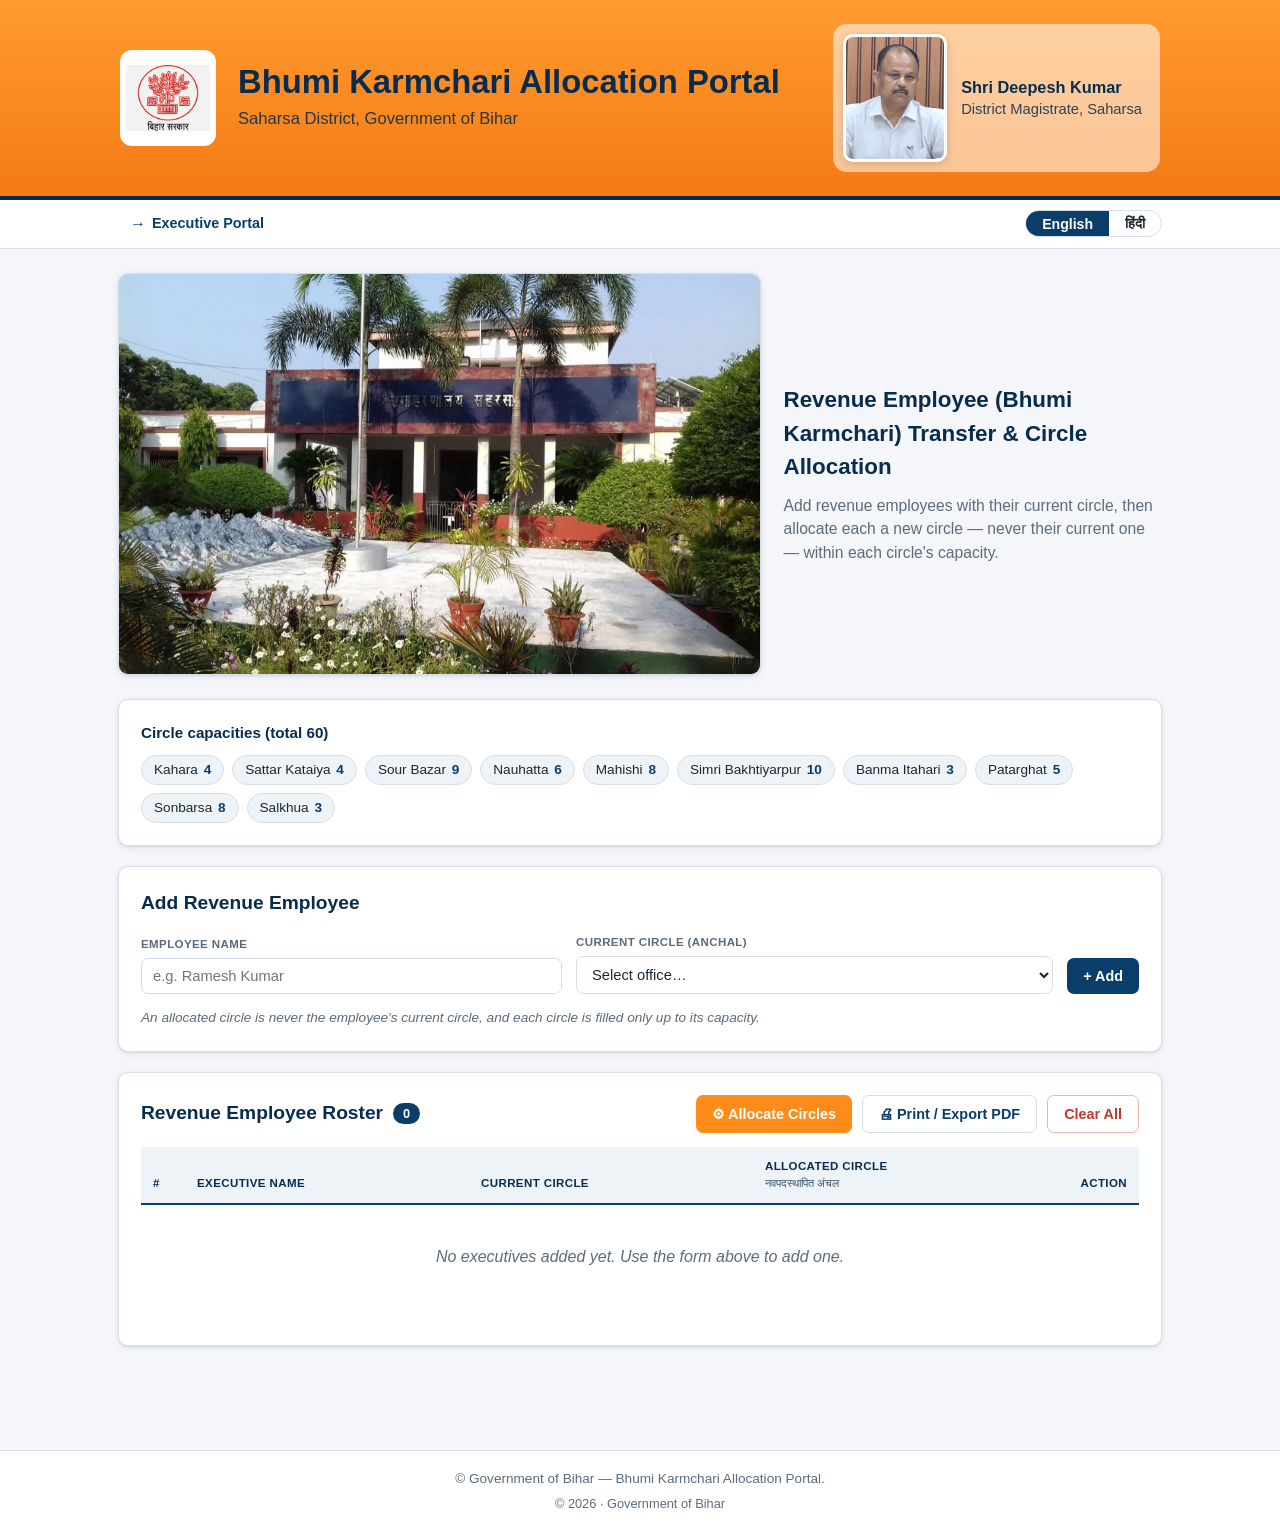
==== bhumi-karmchari.html @ b77d7e33 "Add Bhumi Karmchari (revenue employee) allocation portal as a sibling page - New bhumi-karmchari.htm" ====
<!DOCTYPE html>
<html lang="en">
<head>
  <meta charset="UTF-8" />
  <meta name="viewport" content="width=device-width, initial-scale=1.0" />
  <title data-i18n="bk_page_title">Bhumi Karmchari Allocation Portal</title>
  <meta name="description" content="Bhumi Karmchari (Revenue Employee) Allocation Portal — Saharsa District, Government of Bihar." />
  <link rel="icon" href="assets/bihar-emblem.png" />
  <link rel="stylesheet" href="css/style.css" />
  <!-- Page-specific styles kept here so the shared css/style.css is untouched. -->
  <style>
    .util-link {
      text-decoration: none; color: var(--navy); font-size: 0.9rem; font-weight: 600;
      padding: 5px 12px; border-radius: 6px; display: inline-flex; align-items: center; gap: 6px;
    }
    .util-link::before { content: "→"; font-size: 1rem; line-height: 1; }
    .util-link:hover { background: var(--bg); }

    .add-form-bk { grid-template-columns: 1.5fr 1.7fr auto; }
    @media (max-width: 620px) { .add-form-bk { grid-template-columns: 1fr; } }

    .cap-title { font-weight: 700; color: var(--navy-dark); margin-bottom: 10px; font-size: 0.95rem; }
    .cap-list { display: flex; flex-wrap: wrap; gap: 8px; }
    .cap-chip {
      background: #eef3f8; border: 1px solid var(--border); border-radius: 20px;
      padding: 4px 12px; font-size: 0.85rem; color: var(--text);
    }
    .cap-chip b { color: var(--navy); margin-left: 2px; }

    .unplaced-box { margin-top: 14px; }
    .unplaced-title { font-weight: 700; color: var(--warn); margin-bottom: 8px; font-size: 0.9rem; }
    .unplaced-list { display: flex; flex-wrap: wrap; gap: 8px; }
    .unplaced-list span {
      background: var(--warn-bg); border: 1px solid #e8d68a; border-radius: 6px;
      padding: 4px 10px; font-size: 0.85rem; color: var(--text);
    }
    .unplaced-list em { color: var(--muted); font-style: normal; }
    @media print { .unplaced-box, .util-link { display: none !important; } }
  </style>
</head>
<body data-lang="en">
  <!-- ===================== PRINT-ONLY OFFICIAL HEADER ===================== -->
  <div class="print-gov" aria-hidden="true">
    <img class="print-gov-emblem" src="assets/bihar-emblem.png" alt="" />
    <div class="print-gov-title" data-i18n="gov_title">बिहार सरकार</div>
    <div class="print-gov-sub" data-i18n="gov_sub">Government of Bihar</div>
  </div>

  <!-- ===================== SAFFRON LANDING HEADER ===================== -->
  <section class="landing-header">
    <div class="landing-header-inner">
      <a href="bhumi-karmchari.html" class="banner-brand" aria-label="Home">
        <img class="landing-header-emblem" src="assets/bihar-emblem.png" alt="Government of Bihar / बिहार सरकार" />
        <div class="landing-titles">
          <h1 data-i18n="bk_app_title">Bhumi Karmchari Allocation Portal</h1>
          <p data-i18n="app_subtitle">Saharsa District, Government of Bihar</p>
        </div>
      </a>

      <div class="landing-dm">
        <div class="landing-dm-photo">
          <img src="assets/dm-saharsa.jpg" alt="District Magistrate, Saharsa" onerror="this.style.display='none'" />
        </div>
        <div class="landing-dm-caption">
          <strong data-i18n="dm_name">Shri Deepesh Kumar</strong>
          <span data-i18n="dm_role">District Magistrate, Saharsa</span>
        </div>
      </div>
    </div>
  </section>

  <!-- ===================== UTILITY BAR (NAV + LANGUAGE) ===================== -->
  <div class="util-bar">
    <div class="util-bar-inner">
      <a class="util-link" href="index.html" data-i18n="nav_exec">Executive Portal</a>
      <div class="util-bar-spacer"></div>
      <div class="lang-toggle" role="group" aria-label="Language / भाषा">
        <button type="button" data-lang="en" aria-pressed="true">English</button>
        <button type="button" data-lang="hi" aria-pressed="false">हिंदी</button>
      </div>
    </div>
  </div>

  <main id="main">
    <!-- ===================== HERO ===================== -->
    <section class="landing-body" aria-label="Overview">
      <div class="landing-photo" data-label-key="hero_label" data-label="Saharsa Administration">
        <img src="assets/saharsa-administration.jpeg" alt="Saharsa Administration" onerror="this.style.display='none'" />
      </div>
      <div class="hero-text">
        <h2 data-i18n="bk_hero_title">Revenue Employee (Bhumi Karmchari) Transfer &amp; Circle Allocation</h2>
        <p data-i18n="bk_hero_lead">Add revenue employees with their current circle, then allocate each a new circle — never their current one — within each circle's capacity.</p>
      </div>
    </section>

    <!-- ===================== CAPACITIES ===================== -->
    <section class="card no-print" id="capBox"></section>

    <!-- ===================== ADD EMPLOYEE ===================== -->
    <section class="card no-print">
      <h2 class="card-title" data-i18n="bk_add_title">Add Revenue Employee</h2>
      <form id="addForm" class="add-form add-form-bk" autocomplete="off">
        <div class="field">
          <label for="empName" data-i18n="bk_f_name">Employee Name</label>
          <input type="text" id="empName" data-i18n-placeholder="f_name_ph" placeholder="e.g. Ramesh Kumar" required />
        </div>
        <div class="field">
          <label for="currentBlock" data-i18n="bk_f_current">Current Circle (Anchal)</label>
          <select id="currentBlock" required></select>
        </div>
        <div class="field field-action">
          <button type="submit" class="btn btn-primary" data-i18n="btn_add">+ Add</button>
        </div>
      </form>
      <p class="hint" data-i18n="bk_add_hint">An allocated circle is never the employee's current circle, and each circle is filled only up to its capacity.</p>
    </section>

    <!-- ===================== ROSTER + RESULTS ===================== -->
    <section class="card" id="rosterCard">
      <div class="card-header">
        <h2 class="card-title"><span data-i18n="bk_roster_title">Revenue Employee Roster</span> <span class="count-badge" id="countBadge">0</span></h2>
        <div class="toolbar no-print">
          <button type="button" class="btn btn-accent" id="allocateBtn" data-i18n="bk_btn_allocate">⚙ Allocate Circles</button>
          <button type="button" class="btn btn-ghost" id="printBtn" data-i18n="btn_print">🖨 Print / Export PDF</button>
          <button type="button" class="btn btn-ghost" id="loadSeedBtn" data-i18n="btn_load">↻ Load Saharsa Sheet</button>
          <button type="button" class="btn btn-ghost btn-danger" id="clearBtn" data-i18n="btn_clear">Clear All</button>
        </div>
      </div>

      <div class="print-meta" id="printMeta"></div>

      <div class="table-wrap">
        <table class="data-table" id="execTable">
          <thead>
            <tr>
              <th class="col-num" data-i18n="th_num">#</th>
              <th data-i18n="th_name">Employee Name</th>
              <th data-i18n="bk_th_current">Current Circle</th>
              <th class="col-alloc"><span data-i18n="bk_th_alloc">Allocated Circle</span><br /><span class="th-sub" data-i18n="bk_th_alloc_hi">नवपदस्थापित अंचल</span></th>
              <th class="col-action no-print" data-i18n="th_action">Action</th>
            </tr>
          </thead>
          <tbody id="execTableBody"></tbody>
        </table>
        <div class="empty-state" id="emptyState" data-i18n="empty_state">No employees added yet. Use the form above to add one.</div>
      </div>

      <p class="alloc-note no-print" id="allocNote"></p>
      <div class="unplaced-box no-print" id="unplacedBox"></div>
    </section>
  </main>

  <footer class="site-footer no-print">
    <div class="footer-inner">
      <div>© Government of Bihar — Bhumi Karmchari Allocation Portal.</div>
      <div class="inline-note">© <span id="footer-year"></span> · Government of Bihar</div>
    </div>
  </footer>

  <script src="js/bhumi.js"></script>
  <script src="js/i18n.js"></script>
  <script src="js/bhumi-app.js"></script>
</body>
</html>
---- css/style.css ----
/* ===== Executive Assistant Allocation Portal — Government of Bihar =====
   Palette and landing layout adapted from the Saharsa Teacher Allocation Portal. */
:root {
  --navy: #0b3d6b;
  --navy-dark: #082c4d;
  --saffron: #ff8c1a;
  --green: #138808;
  --bg: #f4f6f9;
  --card: #ffffff;
  --border: #d8dee6;
  --text: #1b2733;
  --muted: #5b6b7b;
  --danger: #c0392b;
  --danger-bg: #fdecea;
  --ok: #1e7e34;
  --ok-bg: #e7f5ea;
  --warn: #8a6d00;
  --warn-bg: #fff6da;
  --radius: 10px;
  --shadow: 0 1px 3px rgba(11, 61, 107, 0.12), 0 2px 8px rgba(11, 61, 107, 0.06);
  --maxw: 1080px;
}

* { box-sizing: border-box; }

body {
  margin: 0;
  font-family: "Segoe UI", Roboto, "Helvetica Neue", Arial, sans-serif;
  background: var(--bg);
  color: var(--text);
  line-height: 1.5;
}

/* ===================== SAFFRON LANDING HEADER ===================== */
.landing-header {
  background: linear-gradient(180deg, #ff9b30 0%, #f47a14 100%);
  color: var(--navy-dark);
  border-bottom: 4px solid var(--navy-dark);
}
.landing-header-inner {
  max-width: var(--maxw);
  margin: 0 auto;
  padding: 24px 20px;
  display: grid;
  grid-template-columns: 1fr auto;
  align-items: center;
  gap: 22px;
}
.banner-brand {
  display: flex; align-items: center; gap: 22px;
  text-decoration: none; color: inherit; min-width: 0;
  border-radius: 10px;
}
.banner-brand:hover { opacity: 0.92; }
.landing-header-emblem {
  width: 96px; height: 96px; object-fit: contain;
  background: #fff; border-radius: 12px; padding: 6px;
  flex: 0 0 auto;
}
.landing-titles { min-width: 0; }
.landing-titles h1 {
  margin: 0;
  font-size: 2.05rem;
  color: var(--navy-dark);
  line-height: 1.12;
  font-weight: 700;
}
.landing-titles p { margin: 6px 0 0; color: var(--navy-dark); opacity: 0.88; font-size: 1.04rem; }
.scheme-line { font-weight: 700 !important; opacity: 1 !important; }

.landing-dm {
  display: flex; align-items: center; gap: 14px;
  background: rgba(255,255,255,0.55);
  padding: 10px 18px 10px 10px; border-radius: 14px;
  flex: 0 0 auto;
}
.landing-dm-photo {
  position: relative;
  width: 104px; height: 128px;
  border-radius: 10px;
  background: rgba(255,255,255,0.9);
  overflow: hidden;
  border: 3px solid #fff;
  box-shadow: 0 2px 8px rgba(0,0,0,0.15);
  flex: 0 0 auto;
}
.landing-dm-photo::before {
  content: "DM"; position: absolute; inset: 0;
  display: grid; place-items: center;
  font-weight: 800; color: var(--navy); font-size: 1.1rem; letter-spacing: 0.05em;
}
.landing-dm-photo img {
  position: relative; width: 100%; height: 100%;
  object-fit: cover; display: block;
}
.landing-dm-caption {
  display: flex; flex-direction: column;
  line-height: 1.3; font-size: 0.92rem;
  color: var(--navy-dark); min-width: 180px;
}
.landing-dm-caption strong { font-weight: 700; font-size: 1.02rem; margin-bottom: 2px; }
.landing-dm-caption span { opacity: 0.85; }

@media (max-width: 760px) {
  .landing-header-inner { grid-template-columns: 1fr; }
}
@media (max-width: 620px) {
  .landing-titles h1 { font-size: 1.4rem; }
  .banner-brand { gap: 14px; }
  .landing-header-emblem { width: 70px; height: 70px; }
}

/* ===================== UTILITY BAR + LANGUAGE TOGGLE ===================== */
.util-bar { background: #fff; border-bottom: 1px solid var(--border); }
.util-bar-inner {
  max-width: var(--maxw); margin: 0 auto;
  padding: 8px 18px; display: flex; align-items: center; gap: 12px;
}
.util-bar-spacer { flex: 1 1 auto; }
.lang-toggle {
  display: inline-flex;
  border: 1px solid var(--border);
  border-radius: 999px;
  overflow: hidden;
}
.lang-toggle button {
  background: transparent; color: var(--text);
  border: none; padding: 4px 16px; cursor: pointer;
  font-size: 0.88rem; font-weight: 600;
}
.lang-toggle button[aria-pressed="true"] { background: var(--navy); color: #fff; }

/* ===================== LAYOUT ===================== */
main {
  max-width: var(--maxw);
  margin: 24px auto;
  padding: 0 18px 60px;
}

/* ===================== HERO ===================== */
.landing-body {
  display: grid;
  grid-template-columns: 1.7fr 1fr;
  gap: 22px;
  margin-bottom: 24px;
}
@media (max-width: 760px) {
  .landing-body { grid-template-columns: 1fr; }
}
.landing-photo {
  position: relative;
  background: #e9eef4;
  border-radius: var(--radius);
  overflow: hidden;
  border: 1px solid var(--border);
  box-shadow: var(--shadow);
  aspect-ratio: 16 / 10;
  min-height: 260px;
}
.landing-photo::before {
  content: attr(data-label);
  position: absolute; inset: 0;
  display: grid; place-items: center;
  color: var(--muted); font-size: 1rem; padding: 20px; text-align: center;
}
.landing-photo img {
  position: relative; width: 100%; height: 100%;
  object-fit: cover; display: block;
}
.hero-text { display: flex; flex-direction: column; justify-content: center; }
.hero-text h2 { margin: 0 0 10px; font-size: 1.4rem; color: var(--navy-dark); }
.hero-text p { margin: 0; color: var(--muted); font-size: 0.98rem; }

/* ===================== CARDS ===================== */
.card {
  background: var(--card);
  border: 1px solid var(--border);
  border-radius: var(--radius);
  box-shadow: var(--shadow);
  padding: 22px;
  margin-bottom: 20px;
}
.card-title {
  margin: 0 0 16px;
  font-size: 1.2rem;
  color: var(--navy-dark);
  display: flex; align-items: center; gap: 10px;
}
.card-header {
  display: flex; align-items: center; justify-content: space-between;
  flex-wrap: wrap; gap: 12px; margin-bottom: 8px;
}
.card-header .card-title { margin: 0; }
.count-badge {
  background: var(--navy); color: #fff;
  font-size: 0.8rem; font-weight: 700;
  border-radius: 20px; padding: 1px 10px; min-width: 22px; text-align: center;
}

/* ===================== ADD FORM ===================== */
.add-form {
  display: grid;
  grid-template-columns: 1.3fr 1.4fr 1.4fr auto;
  gap: 14px; align-items: end;
}
.field { display: flex; flex-direction: column; gap: 5px; min-width: 0; }
.field label {
  font-size: 0.72rem; font-weight: 700; color: var(--muted);
  text-transform: uppercase; letter-spacing: 0.4px;
}
.field input, .field select {
  width: 100%; max-width: 100%; min-width: 0;
  padding: 9px 11px; border: 1px solid var(--border);
  border-radius: 7px; font-size: 0.92rem; background: #fff; color: var(--text);
  text-overflow: ellipsis;
}
.field input:focus, .field select:focus {
  outline: none; border-color: var(--navy);
  box-shadow: 0 0 0 3px rgba(11, 61, 107, 0.12);
}
.hint { margin: 14px 0 0; font-size: 0.85rem; color: var(--muted); font-style: italic; }

/* ===================== BUTTONS ===================== */
.btn {
  border: none; border-radius: 7px; padding: 10px 16px;
  font-size: 0.9rem; font-weight: 600; cursor: pointer;
  transition: filter 0.15s, transform 0.05s, background 0.15s;
}
.btn:active { transform: translateY(1px); }
.btn-primary { background: var(--navy); color: #fff; width: 100%; }
.btn-primary:hover { background: var(--navy-dark); }
.btn-accent { background: var(--saffron); color: #fff; }
.btn-accent:hover { filter: brightness(1.06); }
.btn-ghost { background: #fff; color: var(--navy); border: 1px solid var(--border); }
.btn-ghost:hover { background: var(--bg); }
.btn-danger { color: var(--danger); border-color: #f0b6ae; }
.btn-danger:hover { background: var(--danger-bg); }
.toolbar { display: flex; gap: 10px; flex-wrap: wrap; }

/* ===================== TABLE ===================== */
.table-wrap { position: relative; overflow-x: auto; }
.data-table { width: 100%; border-collapse: collapse; font-size: 0.92rem; margin-top: 6px; }
.data-table th {
  background: #eef3f8; color: var(--navy-dark);
  text-align: left; padding: 11px 12px;
  font-size: 0.72rem; text-transform: uppercase; letter-spacing: 0.4px;
  border-bottom: 2px solid var(--navy);
  vertical-align: bottom;
}
.th-sub { font-weight: 500; text-transform: none; letter-spacing: 0; font-size: 0.66rem; opacity: 0.8; }
.data-table td { padding: 11px 12px; border-bottom: 1px solid var(--border); }
.data-table tbody tr:hover { background: #fafbfc; }
.col-num { width: 44px; color: var(--muted); }
.col-action { width: 64px; text-align: center; }
.deputed-note { display: block; font-size: 0.7rem; color: var(--saffron); font-style: italic; }
.alloc-pill {
  display: inline-block;
  background: rgba(19, 136, 8, 0.1);
  color: var(--ok);
  border: 1px solid rgba(19, 136, 8, 0.25);
  padding: 3px 10px; border-radius: 20px; font-weight: 600;
}
.alloc-empty { color: var(--muted); }
.btn-remove {
  background: var(--danger-bg); color: var(--danger);
  border: 1px solid #f0b6ae; border-radius: 6px;
  width: 28px; height: 28px; cursor: pointer; font-size: 0.82rem;
}
.btn-remove:hover { background: #fbd6cf; }
.empty-state { padding: 40px 16px; text-align: center; color: var(--muted); font-style: italic; }

.alloc-note { margin: 14px 0 0; font-size: 0.92rem; font-weight: 600; }
.alloc-note.ok { color: var(--ok); }
.alloc-note.warn { color: var(--warn); }

/* ===================== FOOTER ===================== */
.site-footer { border-top: 1px solid var(--border); background: #fff; color: var(--muted); font-size: 0.85rem; }
.footer-inner { max-width: var(--maxw); margin: 0 auto; padding: 18px; text-align: center; }
.inline-note { font-size: 0.8rem; color: var(--muted); margin-top: 4px; }

/* ===================== RESPONSIVE ===================== */
@media (max-width: 820px) {
  .add-form { grid-template-columns: 1fr 1fr; }
  .field-action { grid-column: 1 / -1; }
}
@media (max-width: 520px) { .add-form { grid-template-columns: 1fr; } }

/* ===================== PRINT-ONLY ELEMENTS (hidden on screen) ===================== */
.print-meta { display: none; }
.print-gov { display: none; }

/* ===================== PRINT / PDF ===================== */
@media print {
  @page { margin: 12mm; }
  body { background: #fff; }
  .no-print { display: none !important; }
  main { margin: 0; max-width: 100%; padding: 0; }
  /* Drop all on-screen chrome: saffron banner, DM photo, language bar, hero. */
  .landing-header, .util-bar, .landing-body, .site-footer { display: none !important; }

  /* Centered "Government of Bihar" masthead, like an official announcement. */
  .print-gov {
    display: block;
    text-align: center;
    margin: 0 0 6px;
  }
  .print-gov-emblem { width: 64px; height: 64px; object-fit: contain; display: block; margin: 0 auto 4px; }
  .print-gov-title { font-size: 1.3rem; font-weight: 800; color: #000; letter-spacing: 0.02em; }
  .print-gov-sub { font-size: 0.92rem; color: #000; margin-top: 1px; }

  .card { border: none; box-shadow: none; padding: 0; margin: 0; }
  .card-title, .count-badge { display: none !important; }
  .print-meta {
    display: block; margin: 12px 0 12px;
    border-top: 1.5px solid #000; border-bottom: 1.5px solid #000;
    padding: 10px 0; text-align: center;
  }
  .pm-title { font-weight: 700; font-size: 0.98rem; color: var(--navy-dark); }
  .pm-row {
    display: flex; justify-content: space-between; gap: 12px;
    font-size: 0.82rem; color: var(--text); margin-top: 4px;
  }
  .data-table { font-size: 0.78rem; }
  .data-table th, .alloc-pill {
    -webkit-print-color-adjust: exact; print-color-adjust: exact;
  }
}
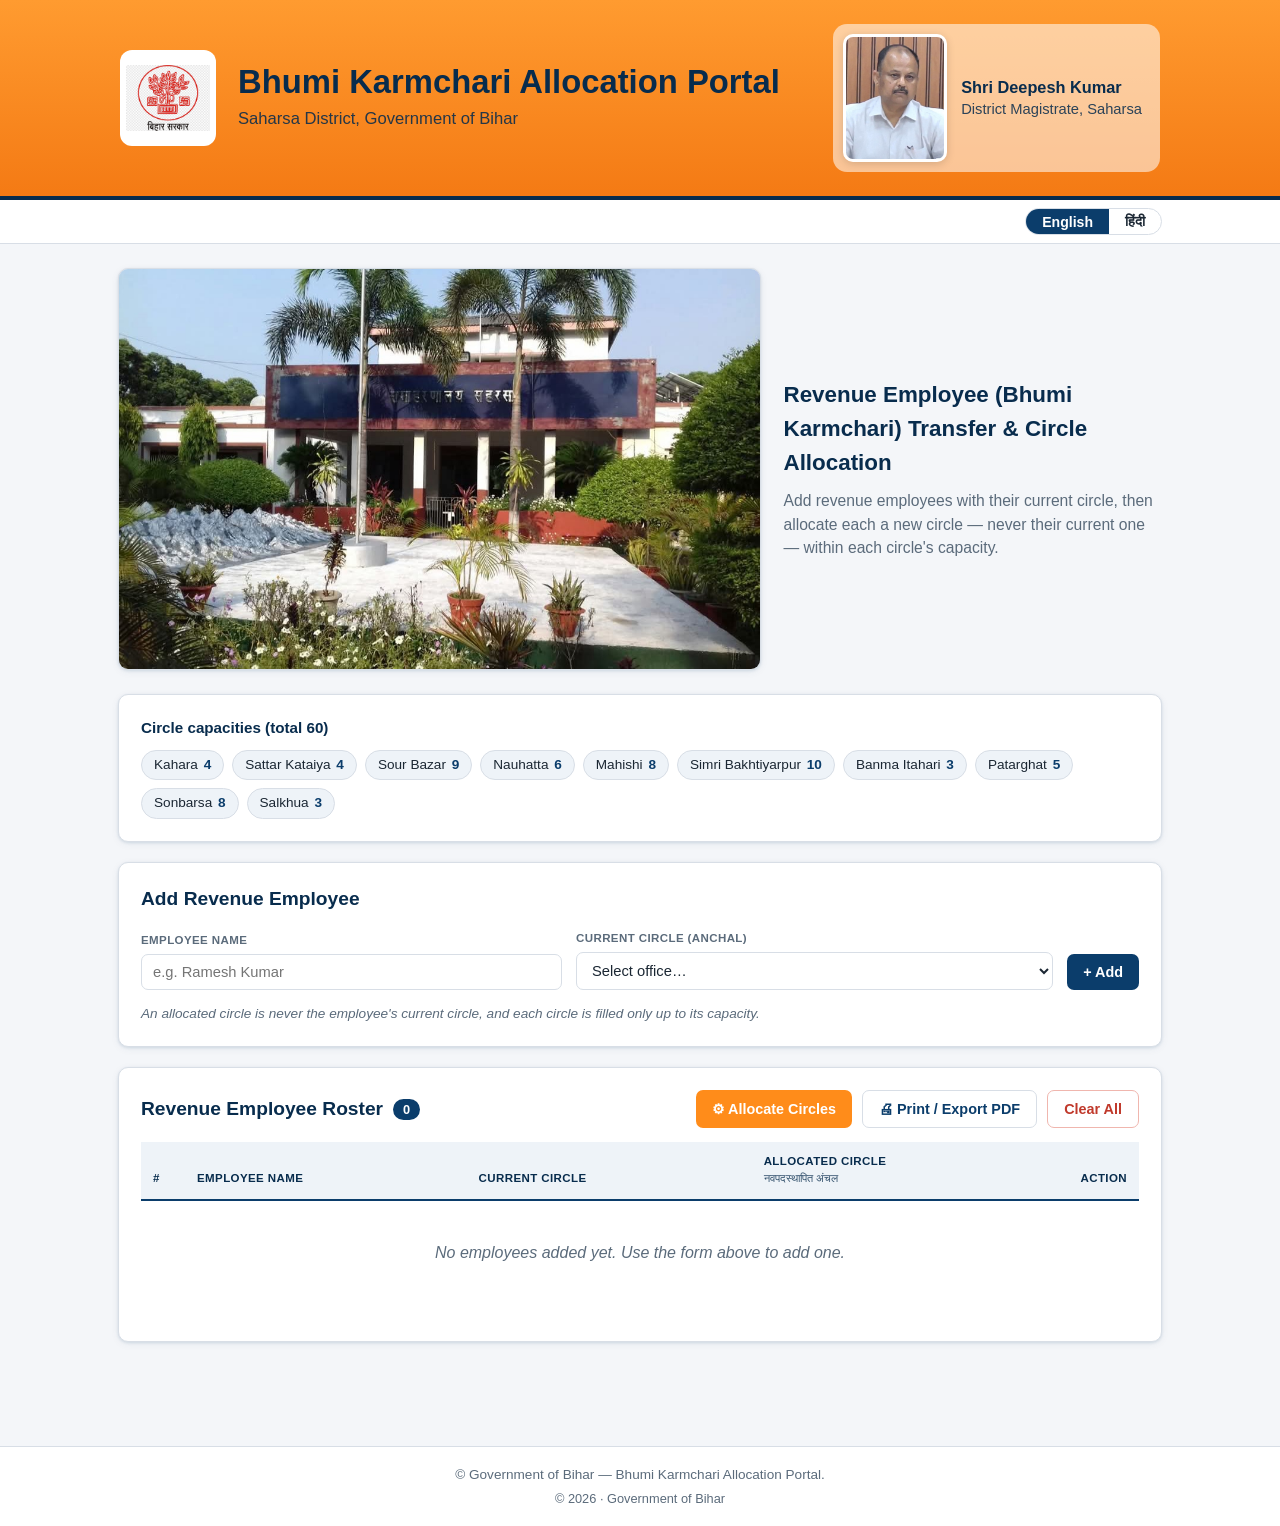
==== commit 259862c0: "Bhumi portal: use employee-specific labels, remove Executive Portal back-link Generated with Claude " ====
--- a/bhumi-karmchari.html
+++ b/bhumi-karmchari.html
@@ -72,7 +72,6 @@
   <!-- ===================== UTILITY BAR (NAV + LANGUAGE) ===================== -->
   <div class="util-bar">
     <div class="util-bar-inner">
-      <a class="util-link" href="index.html" data-i18n="nav_exec">Executive Portal</a>
       <div class="util-bar-spacer"></div>
       <div class="lang-toggle" role="group" aria-label="Language / भाषा">
         <button type="button" data-lang="en" aria-pressed="true">English</button>
@@ -134,7 +133,7 @@
           <thead>
             <tr>
               <th class="col-num" data-i18n="th_num">#</th>
-              <th data-i18n="th_name">Employee Name</th>
+              <th data-i18n="bk_th_name">Employee Name</th>
               <th data-i18n="bk_th_current">Current Circle</th>
               <th class="col-alloc"><span data-i18n="bk_th_alloc">Allocated Circle</span><br /><span class="th-sub" data-i18n="bk_th_alloc_hi">नवपदस्थापित अंचल</span></th>
               <th class="col-action no-print" data-i18n="th_action">Action</th>
@@ -142,7 +141,7 @@
           </thead>
           <tbody id="execTableBody"></tbody>
         </table>
-        <div class="empty-state" id="emptyState" data-i18n="empty_state">No employees added yet. Use the form above to add one.</div>
+        <div class="empty-state" id="emptyState" data-i18n="bk_empty_state">No employees added yet. Use the form above to add one.</div>
       </div>
 
       <p class="alloc-note no-print" id="allocNote"></p>
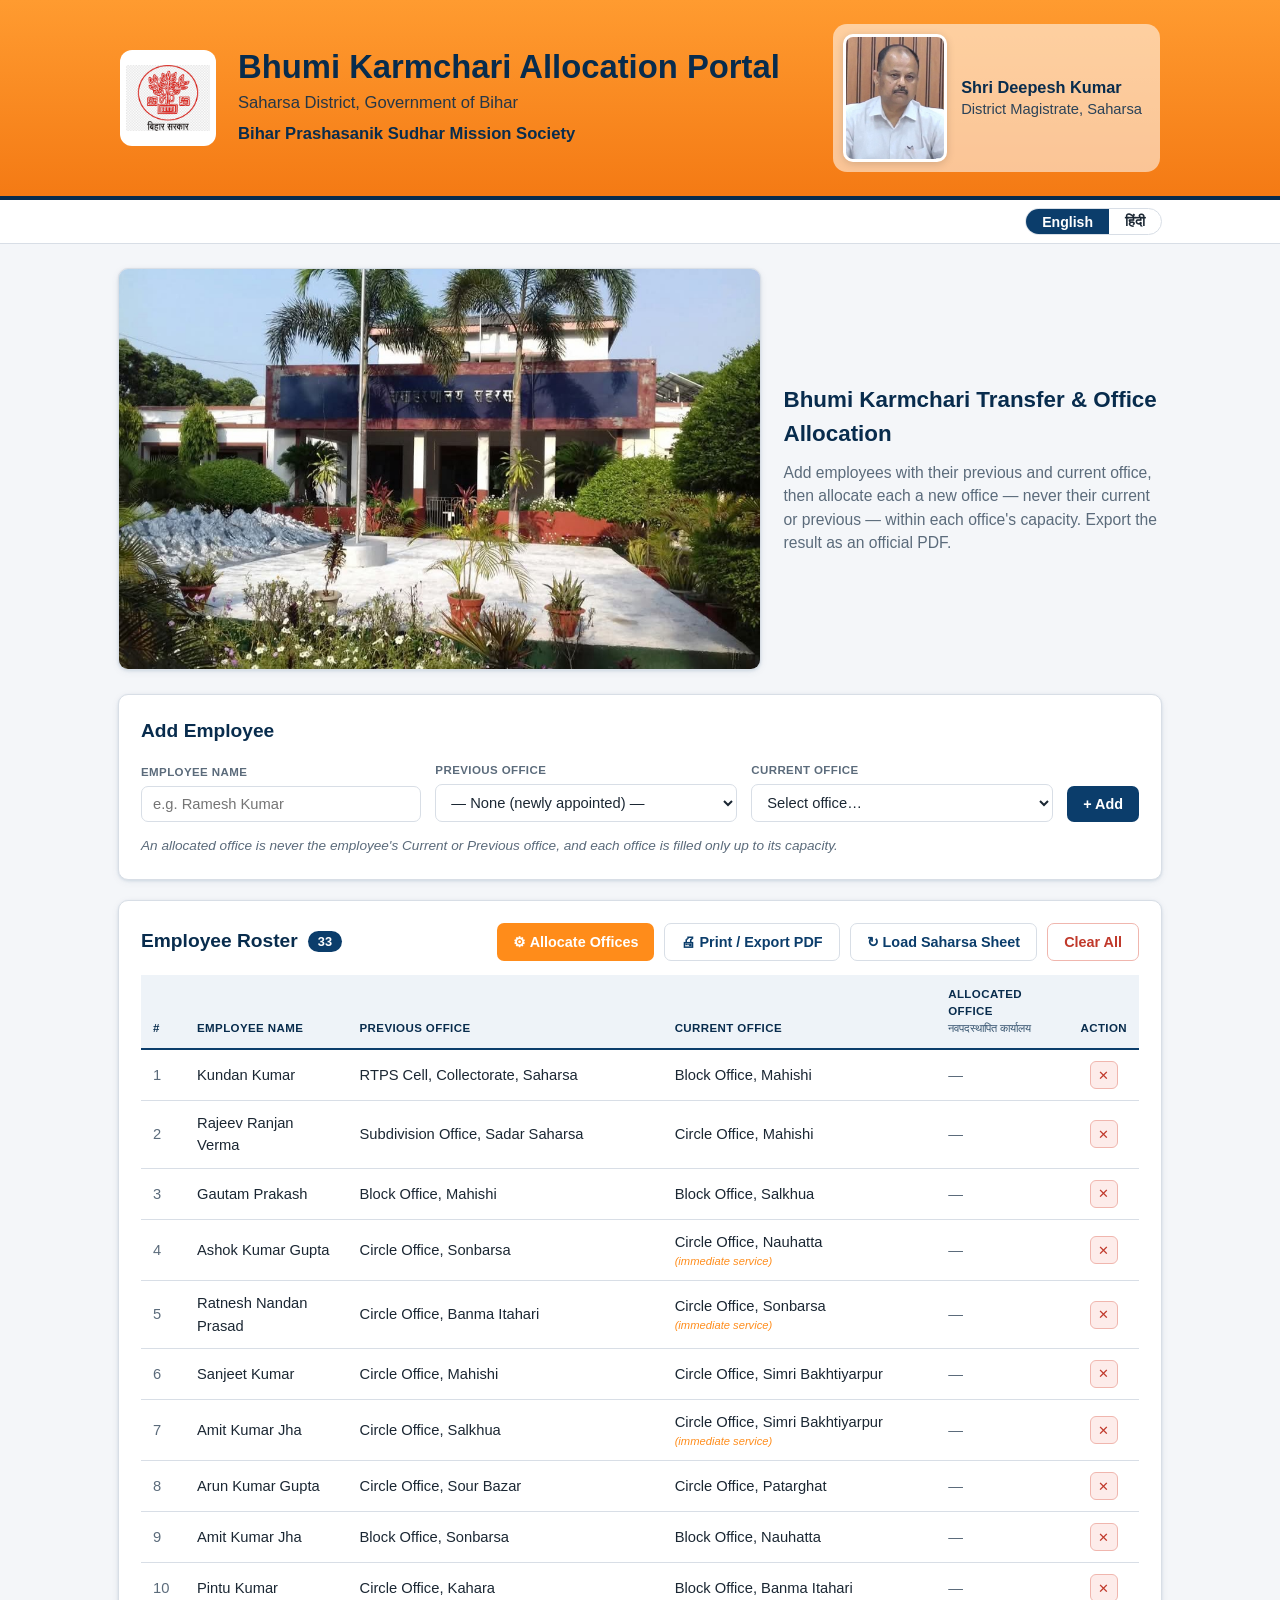
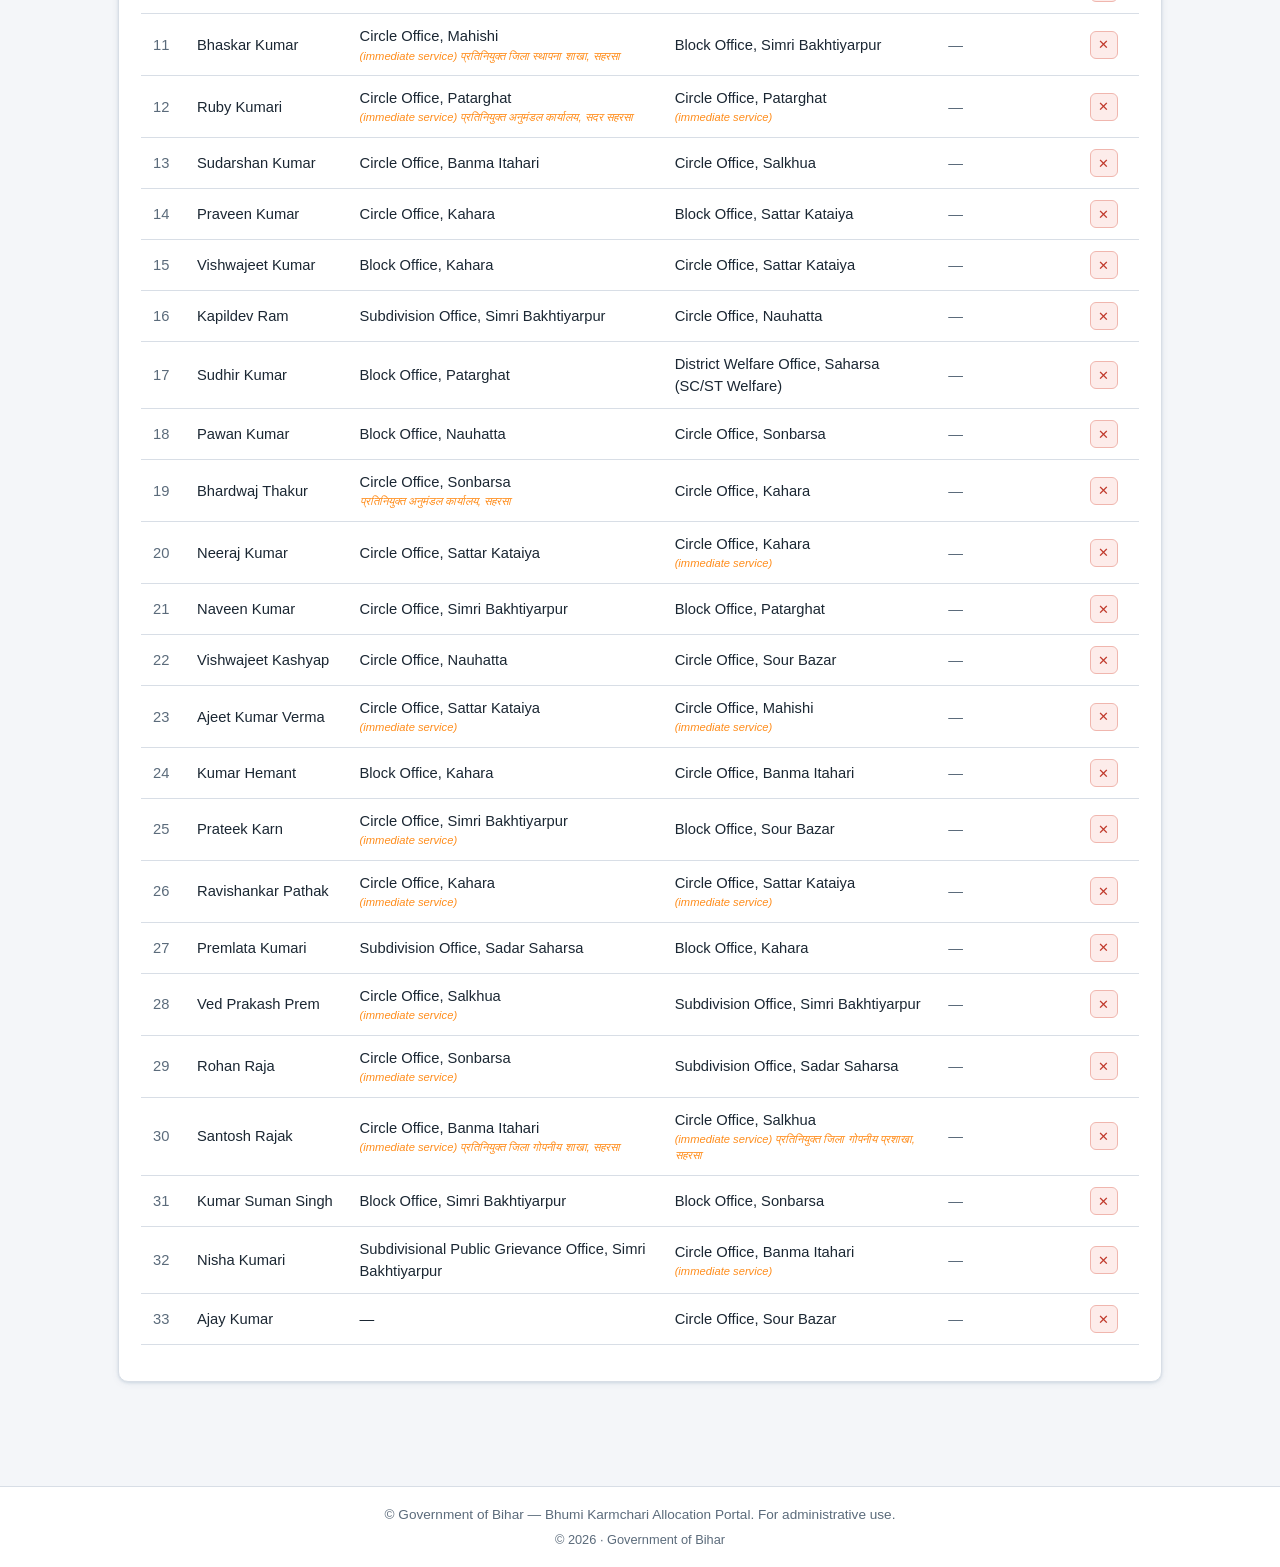
==== commit debb33c1: "Split portals: Executive = original 15 (block model), Bhumi = 33 (office model) - Revert Executive (" ====
--- a/bhumi-karmchari.html
+++ b/bhumi-karmchari.html
@@ -3,40 +3,10 @@
 <head>
   <meta charset="UTF-8" />
   <meta name="viewport" content="width=device-width, initial-scale=1.0" />
-  <title data-i18n="bk_page_title">Bhumi Karmchari Allocation Portal</title>
-  <meta name="description" content="Bhumi Karmchari (Revenue Employee) Allocation Portal — Saharsa District, Government of Bihar." />
+  <title data-i18n="page_title">Executive Assistant Allocation Portal</title>
+  <meta name="description" content="Executive Assistant Allocation Portal — Saharsa District, Government of Bihar." />
   <link rel="icon" href="assets/bihar-emblem.png" />
-  <link rel="stylesheet" href="css/style.css" />
-  <!-- Page-specific styles kept here so the shared css/style.css is untouched. -->
-  <style>
-    .util-link {
-      text-decoration: none; color: var(--navy); font-size: 0.9rem; font-weight: 600;
-      padding: 5px 12px; border-radius: 6px; display: inline-flex; align-items: center; gap: 6px;
-    }
-    .util-link::before { content: "→"; font-size: 1rem; line-height: 1; }
-    .util-link:hover { background: var(--bg); }
-
-    .add-form-bk { grid-template-columns: 1.5fr 1.7fr auto; }
-    @media (max-width: 620px) { .add-form-bk { grid-template-columns: 1fr; } }
-
-    .cap-title { font-weight: 700; color: var(--navy-dark); margin-bottom: 10px; font-size: 0.95rem; }
-    .cap-list { display: flex; flex-wrap: wrap; gap: 8px; }
-    .cap-chip {
-      background: #eef3f8; border: 1px solid var(--border); border-radius: 20px;
-      padding: 4px 12px; font-size: 0.85rem; color: var(--text);
-    }
-    .cap-chip b { color: var(--navy); margin-left: 2px; }
-
-    .unplaced-box { margin-top: 14px; }
-    .unplaced-title { font-weight: 700; color: var(--warn); margin-bottom: 8px; font-size: 0.9rem; }
-    .unplaced-list { display: flex; flex-wrap: wrap; gap: 8px; }
-    .unplaced-list span {
-      background: var(--warn-bg); border: 1px solid #e8d68a; border-radius: 6px;
-      padding: 4px 10px; font-size: 0.85rem; color: var(--text);
-    }
-    .unplaced-list em { color: var(--muted); font-style: normal; }
-    @media print { .unplaced-box, .util-link { display: none !important; } }
-  </style>
+  <link rel="stylesheet" href="css/bhumi.css" />
 </head>
 <body data-lang="en">
   <!-- ===================== PRINT-ONLY OFFICIAL HEADER ===================== -->
@@ -49,11 +19,12 @@
   <!-- ===================== SAFFRON LANDING HEADER ===================== -->
   <section class="landing-header">
     <div class="landing-header-inner">
-      <a href="bhumi-karmchari.html" class="banner-brand" aria-label="Home">
+      <a href="index.html" class="banner-brand" aria-label="Home">
         <img class="landing-header-emblem" src="assets/bihar-emblem.png" alt="Government of Bihar / बिहार सरकार" />
         <div class="landing-titles">
-          <h1 data-i18n="bk_app_title">Bhumi Karmchari Allocation Portal</h1>
+          <h1 data-i18n="app_title">Executive Assistant Allocation Portal</h1>
           <p data-i18n="app_subtitle">Saharsa District, Government of Bihar</p>
+          <p class="scheme-line" data-i18n="scheme">Pradhan Mantri Awaas Yojana – Gramin</p>
         </div>
       </a>
 
@@ -69,7 +40,7 @@
     </div>
   </section>
 
-  <!-- ===================== UTILITY BAR (NAV + LANGUAGE) ===================== -->
+  <!-- ===================== UTILITY BAR (LANGUAGE) ===================== -->
   <div class="util-bar">
     <div class="util-bar-inner">
       <div class="util-bar-spacer"></div>
@@ -87,45 +58,47 @@
         <img src="assets/saharsa-administration.jpeg" alt="Saharsa Administration" onerror="this.style.display='none'" />
       </div>
       <div class="hero-text">
-        <h2 data-i18n="bk_hero_title">Revenue Employee (Bhumi Karmchari) Transfer &amp; Circle Allocation</h2>
-        <p data-i18n="bk_hero_lead">Add revenue employees with their current circle, then allocate each a new circle — never their current one — within each circle's capacity.</p>
+        <h2 data-i18n="hero_title">Executive Assistant Transfer &amp; Block Allocation</h2>
+        <p data-i18n="hero_lead">Add executive assistants with their current, previous and home block, then allocate each a new block — never one of those three.</p>
       </div>
     </section>
 
-    <!-- ===================== CAPACITIES ===================== -->
-    <section class="card no-print" id="capBox"></section>
-
-    <!-- ===================== ADD EMPLOYEE ===================== -->
+    <!-- ===================== ADD EXECUTIVE ===================== -->
     <section class="card no-print">
-      <h2 class="card-title" data-i18n="bk_add_title">Add Revenue Employee</h2>
-      <form id="addForm" class="add-form add-form-bk" autocomplete="off">
+      <h2 class="card-title" data-i18n="add_title">Add Executive</h2>
+      <form id="addForm" class="add-form" autocomplete="off">
         <div class="field">
-          <label for="empName" data-i18n="bk_f_name">Employee Name</label>
-          <input type="text" id="empName" data-i18n-placeholder="f_name_ph" placeholder="e.g. Ramesh Kumar" required />
+          <label for="execName" data-i18n="f_name">Executive Name</label>
+          <input type="text" id="execName" data-i18n-placeholder="f_name_ph" placeholder="e.g. Ramesh Kumar" required />
         </div>
         <div class="field">
-          <label for="currentBlock" data-i18n="bk_f_current">Current Circle (Anchal)</label>
+          <label for="previousBlock" data-i18n="f_previous">Previous Office</label>
+          <select id="previousBlock"></select>
+        </div>
+        <div class="field">
+          <label for="currentBlock" data-i18n="f_current">Current Office</label>
           <select id="currentBlock" required></select>
         </div>
         <div class="field field-action">
           <button type="submit" class="btn btn-primary" data-i18n="btn_add">+ Add</button>
         </div>
       </form>
-      <p class="hint" data-i18n="bk_add_hint">An allocated circle is never the employee's current circle, and each circle is filled only up to its capacity.</p>
+      <p class="hint" data-i18n="add_hint">An allocated block will never be the executive's Current, Previous, or Home block.</p>
     </section>
 
     <!-- ===================== ROSTER + RESULTS ===================== -->
     <section class="card" id="rosterCard">
       <div class="card-header">
-        <h2 class="card-title"><span data-i18n="bk_roster_title">Revenue Employee Roster</span> <span class="count-badge" id="countBadge">0</span></h2>
+        <h2 class="card-title"><span data-i18n="roster_title">Executive Roster</span> <span class="count-badge" id="countBadge">0</span></h2>
         <div class="toolbar no-print">
-          <button type="button" class="btn btn-accent" id="allocateBtn" data-i18n="bk_btn_allocate">⚙ Allocate Circles</button>
+          <button type="button" class="btn btn-accent" id="allocateBtn" data-i18n="btn_allocate">⚙ Allocate Blocks</button>
           <button type="button" class="btn btn-ghost" id="printBtn" data-i18n="btn_print">🖨 Print / Export PDF</button>
           <button type="button" class="btn btn-ghost" id="loadSeedBtn" data-i18n="btn_load">↻ Load Saharsa Sheet</button>
           <button type="button" class="btn btn-ghost btn-danger" id="clearBtn" data-i18n="btn_clear">Clear All</button>
         </div>
       </div>
 
+      <!-- Print-only header block -->
       <div class="print-meta" id="printMeta"></div>
 
       <div class="table-wrap">
@@ -133,31 +106,31 @@
           <thead>
             <tr>
               <th class="col-num" data-i18n="th_num">#</th>
-              <th data-i18n="bk_th_name">Employee Name</th>
-              <th data-i18n="bk_th_current">Current Circle</th>
-              <th class="col-alloc"><span data-i18n="bk_th_alloc">Allocated Circle</span><br /><span class="th-sub" data-i18n="bk_th_alloc_hi">नवपदस्थापित अंचल</span></th>
+              <th data-i18n="th_name">Executive Name</th>
+              <th data-i18n="th_previous">Previous Office</th>
+              <th data-i18n="th_current">Current Office</th>
+              <th class="col-alloc"><span data-i18n="th_alloc">Allocated Office</span><br /><span class="th-sub" data-i18n="th_alloc_hi">नवपदस्थापित कार्यालय</span></th>
               <th class="col-action no-print" data-i18n="th_action">Action</th>
             </tr>
           </thead>
           <tbody id="execTableBody"></tbody>
         </table>
-        <div class="empty-state" id="emptyState" data-i18n="bk_empty_state">No employees added yet. Use the form above to add one.</div>
+        <div class="empty-state" id="emptyState" data-i18n="empty_state">No executives added yet. Use the form above to add one.</div>
       </div>
 
       <p class="alloc-note no-print" id="allocNote"></p>
-      <div class="unplaced-box no-print" id="unplacedBox"></div>
     </section>
   </main>
 
   <footer class="site-footer no-print">
     <div class="footer-inner">
-      <div>© Government of Bihar — Bhumi Karmchari Allocation Portal.</div>
+      <div data-i18n="footer_note">© Government of Bihar — Executive Assistant Allocation Portal.</div>
       <div class="inline-note">© <span id="footer-year"></span> · Government of Bihar</div>
     </div>
   </footer>
 
   <script src="js/bhumi.js"></script>
-  <script src="js/i18n.js"></script>
+  <script src="js/bhumi-i18n.js"></script>
   <script src="js/bhumi-app.js"></script>
 </body>
 </html>
--- a/css/bhumi.css
+++ b/css/bhumi.css
@@ -0,0 +1,327 @@
+/* ===== Executive Assistant Allocation Portal — Government of Bihar =====
+   Palette and landing layout adapted from the Saharsa Teacher Allocation Portal. */
+:root {
+  --navy: #0b3d6b;
+  --navy-dark: #082c4d;
+  --saffron: #ff8c1a;
+  --green: #138808;
+  --bg: #f4f6f9;
+  --card: #ffffff;
+  --border: #d8dee6;
+  --text: #1b2733;
+  --muted: #5b6b7b;
+  --danger: #c0392b;
+  --danger-bg: #fdecea;
+  --ok: #1e7e34;
+  --ok-bg: #e7f5ea;
+  --warn: #8a6d00;
+  --warn-bg: #fff6da;
+  --radius: 10px;
+  --shadow: 0 1px 3px rgba(11, 61, 107, 0.12), 0 2px 8px rgba(11, 61, 107, 0.06);
+  --maxw: 1080px;
+}
+
+* { box-sizing: border-box; }
+
+body {
+  margin: 0;
+  font-family: "Segoe UI", Roboto, "Helvetica Neue", Arial, sans-serif;
+  background: var(--bg);
+  color: var(--text);
+  line-height: 1.5;
+}
+
+/* ===================== SAFFRON LANDING HEADER ===================== */
+.landing-header {
+  background: linear-gradient(180deg, #ff9b30 0%, #f47a14 100%);
+  color: var(--navy-dark);
+  border-bottom: 4px solid var(--navy-dark);
+}
+.landing-header-inner {
+  max-width: var(--maxw);
+  margin: 0 auto;
+  padding: 24px 20px;
+  display: grid;
+  grid-template-columns: 1fr auto;
+  align-items: center;
+  gap: 22px;
+}
+.banner-brand {
+  display: flex; align-items: center; gap: 22px;
+  text-decoration: none; color: inherit; min-width: 0;
+  border-radius: 10px;
+}
+.banner-brand:hover { opacity: 0.92; }
+.landing-header-emblem {
+  width: 96px; height: 96px; object-fit: contain;
+  background: #fff; border-radius: 12px; padding: 6px;
+  flex: 0 0 auto;
+}
+.landing-titles { min-width: 0; }
+.landing-titles h1 {
+  margin: 0;
+  font-size: 2.05rem;
+  color: var(--navy-dark);
+  line-height: 1.12;
+  font-weight: 700;
+}
+.landing-titles p { margin: 6px 0 0; color: var(--navy-dark); opacity: 0.88; font-size: 1.04rem; }
+.scheme-line { font-weight: 700 !important; opacity: 1 !important; }
+
+.landing-dm {
+  display: flex; align-items: center; gap: 14px;
+  background: rgba(255,255,255,0.55);
+  padding: 10px 18px 10px 10px; border-radius: 14px;
+  flex: 0 0 auto;
+}
+.landing-dm-photo {
+  position: relative;
+  width: 104px; height: 128px;
+  border-radius: 10px;
+  background: rgba(255,255,255,0.9);
+  overflow: hidden;
+  border: 3px solid #fff;
+  box-shadow: 0 2px 8px rgba(0,0,0,0.15);
+  flex: 0 0 auto;
+}
+.landing-dm-photo::before {
+  content: "DM"; position: absolute; inset: 0;
+  display: grid; place-items: center;
+  font-weight: 800; color: var(--navy); font-size: 1.1rem; letter-spacing: 0.05em;
+}
+.landing-dm-photo img {
+  position: relative; width: 100%; height: 100%;
+  object-fit: cover; display: block;
+}
+.landing-dm-caption {
+  display: flex; flex-direction: column;
+  line-height: 1.3; font-size: 0.92rem;
+  color: var(--navy-dark); min-width: 180px;
+}
+.landing-dm-caption strong { font-weight: 700; font-size: 1.02rem; margin-bottom: 2px; }
+.landing-dm-caption span { opacity: 0.85; }
+
+@media (max-width: 760px) {
+  .landing-header-inner { grid-template-columns: 1fr; }
+}
+@media (max-width: 620px) {
+  .landing-titles h1 { font-size: 1.4rem; }
+  .banner-brand { gap: 14px; }
+  .landing-header-emblem { width: 70px; height: 70px; }
+}
+
+/* ===================== UTILITY BAR + LANGUAGE TOGGLE ===================== */
+.util-bar { background: #fff; border-bottom: 1px solid var(--border); }
+.util-bar-inner {
+  max-width: var(--maxw); margin: 0 auto;
+  padding: 8px 18px; display: flex; align-items: center; gap: 12px;
+}
+.util-bar-spacer { flex: 1 1 auto; }
+.lang-toggle {
+  display: inline-flex;
+  border: 1px solid var(--border);
+  border-radius: 999px;
+  overflow: hidden;
+}
+.lang-toggle button {
+  background: transparent; color: var(--text);
+  border: none; padding: 4px 16px; cursor: pointer;
+  font-size: 0.88rem; font-weight: 600;
+}
+.lang-toggle button[aria-pressed="true"] { background: var(--navy); color: #fff; }
+
+/* ===================== LAYOUT ===================== */
+main {
+  max-width: var(--maxw);
+  margin: 24px auto;
+  padding: 0 18px 60px;
+}
+
+/* ===================== HERO ===================== */
+.landing-body {
+  display: grid;
+  grid-template-columns: 1.7fr 1fr;
+  gap: 22px;
+  margin-bottom: 24px;
+}
+@media (max-width: 760px) {
+  .landing-body { grid-template-columns: 1fr; }
+}
+.landing-photo {
+  position: relative;
+  background: #e9eef4;
+  border-radius: var(--radius);
+  overflow: hidden;
+  border: 1px solid var(--border);
+  box-shadow: var(--shadow);
+  aspect-ratio: 16 / 10;
+  min-height: 260px;
+}
+.landing-photo::before {
+  content: attr(data-label);
+  position: absolute; inset: 0;
+  display: grid; place-items: center;
+  color: var(--muted); font-size: 1rem; padding: 20px; text-align: center;
+}
+.landing-photo img {
+  position: relative; width: 100%; height: 100%;
+  object-fit: cover; display: block;
+}
+.hero-text { display: flex; flex-direction: column; justify-content: center; }
+.hero-text h2 { margin: 0 0 10px; font-size: 1.4rem; color: var(--navy-dark); }
+.hero-text p { margin: 0; color: var(--muted); font-size: 0.98rem; }
+
+/* ===================== CARDS ===================== */
+.card {
+  background: var(--card);
+  border: 1px solid var(--border);
+  border-radius: var(--radius);
+  box-shadow: var(--shadow);
+  padding: 22px;
+  margin-bottom: 20px;
+}
+.card-title {
+  margin: 0 0 16px;
+  font-size: 1.2rem;
+  color: var(--navy-dark);
+  display: flex; align-items: center; gap: 10px;
+}
+.card-header {
+  display: flex; align-items: center; justify-content: space-between;
+  flex-wrap: wrap; gap: 12px; margin-bottom: 8px;
+}
+.card-header .card-title { margin: 0; }
+.count-badge {
+  background: var(--navy); color: #fff;
+  font-size: 0.8rem; font-weight: 700;
+  border-radius: 20px; padding: 1px 10px; min-width: 22px; text-align: center;
+}
+
+/* ===================== ADD FORM ===================== */
+.add-form {
+  display: grid;
+  grid-template-columns: 1.3fr 1.4fr 1.4fr auto;
+  gap: 14px; align-items: end;
+}
+.field { display: flex; flex-direction: column; gap: 5px; min-width: 0; }
+.field label {
+  font-size: 0.72rem; font-weight: 700; color: var(--muted);
+  text-transform: uppercase; letter-spacing: 0.4px;
+}
+.field input, .field select {
+  width: 100%; max-width: 100%; min-width: 0;
+  padding: 9px 11px; border: 1px solid var(--border);
+  border-radius: 7px; font-size: 0.92rem; background: #fff; color: var(--text);
+  text-overflow: ellipsis;
+}
+.field input:focus, .field select:focus {
+  outline: none; border-color: var(--navy);
+  box-shadow: 0 0 0 3px rgba(11, 61, 107, 0.12);
+}
+.hint { margin: 14px 0 0; font-size: 0.85rem; color: var(--muted); font-style: italic; }
+
+/* ===================== BUTTONS ===================== */
+.btn {
+  border: none; border-radius: 7px; padding: 10px 16px;
+  font-size: 0.9rem; font-weight: 600; cursor: pointer;
+  transition: filter 0.15s, transform 0.05s, background 0.15s;
+}
+.btn:active { transform: translateY(1px); }
+.btn-primary { background: var(--navy); color: #fff; width: 100%; }
+.btn-primary:hover { background: var(--navy-dark); }
+.btn-accent { background: var(--saffron); color: #fff; }
+.btn-accent:hover { filter: brightness(1.06); }
+.btn-ghost { background: #fff; color: var(--navy); border: 1px solid var(--border); }
+.btn-ghost:hover { background: var(--bg); }
+.btn-danger { color: var(--danger); border-color: #f0b6ae; }
+.btn-danger:hover { background: var(--danger-bg); }
+.toolbar { display: flex; gap: 10px; flex-wrap: wrap; }
+
+/* ===================== TABLE ===================== */
+.table-wrap { position: relative; overflow-x: auto; }
+.data-table { width: 100%; border-collapse: collapse; font-size: 0.92rem; margin-top: 6px; }
+.data-table th {
+  background: #eef3f8; color: var(--navy-dark);
+  text-align: left; padding: 11px 12px;
+  font-size: 0.72rem; text-transform: uppercase; letter-spacing: 0.4px;
+  border-bottom: 2px solid var(--navy);
+  vertical-align: bottom;
+}
+.th-sub { font-weight: 500; text-transform: none; letter-spacing: 0; font-size: 0.66rem; opacity: 0.8; }
+.data-table td { padding: 11px 12px; border-bottom: 1px solid var(--border); }
+.data-table tbody tr:hover { background: #fafbfc; }
+.col-num { width: 44px; color: var(--muted); }
+.col-action { width: 64px; text-align: center; }
+.deputed-note { display: block; font-size: 0.7rem; color: var(--saffron); font-style: italic; }
+.alloc-pill {
+  display: inline-block;
+  background: rgba(19, 136, 8, 0.1);
+  color: var(--ok);
+  border: 1px solid rgba(19, 136, 8, 0.25);
+  padding: 3px 10px; border-radius: 20px; font-weight: 600;
+}
+.alloc-empty { color: var(--muted); }
+.btn-remove {
+  background: var(--danger-bg); color: var(--danger);
+  border: 1px solid #f0b6ae; border-radius: 6px;
+  width: 28px; height: 28px; cursor: pointer; font-size: 0.82rem;
+}
+.btn-remove:hover { background: #fbd6cf; }
+.empty-state { padding: 40px 16px; text-align: center; color: var(--muted); font-style: italic; }
+
+.alloc-note { margin: 14px 0 0; font-size: 0.92rem; font-weight: 600; }
+.alloc-note.ok { color: var(--ok); }
+.alloc-note.warn { color: var(--warn); }
+
+/* ===================== FOOTER ===================== */
+.site-footer { border-top: 1px solid var(--border); background: #fff; color: var(--muted); font-size: 0.85rem; }
+.footer-inner { max-width: var(--maxw); margin: 0 auto; padding: 18px; text-align: center; }
+.inline-note { font-size: 0.8rem; color: var(--muted); margin-top: 4px; }
+
+/* ===================== RESPONSIVE ===================== */
+@media (max-width: 820px) {
+  .add-form { grid-template-columns: 1fr 1fr; }
+  .field-action { grid-column: 1 / -1; }
+}
+@media (max-width: 520px) { .add-form { grid-template-columns: 1fr; } }
+
+/* ===================== PRINT-ONLY ELEMENTS (hidden on screen) ===================== */
+.print-meta { display: none; }
+.print-gov { display: none; }
+
+/* ===================== PRINT / PDF ===================== */
+@media print {
+  @page { margin: 12mm; }
+  body { background: #fff; }
+  .no-print { display: none !important; }
+  main { margin: 0; max-width: 100%; padding: 0; }
+  /* Drop all on-screen chrome: saffron banner, DM photo, language bar, hero. */
+  .landing-header, .util-bar, .landing-body, .site-footer { display: none !important; }
+
+  /* Centered "Government of Bihar" masthead, like an official announcement. */
+  .print-gov {
+    display: block;
+    text-align: center;
+    margin: 0 0 6px;
+  }
+  .print-gov-emblem { width: 64px; height: 64px; object-fit: contain; display: block; margin: 0 auto 4px; }
+  .print-gov-title { font-size: 1.3rem; font-weight: 800; color: #000; letter-spacing: 0.02em; }
+  .print-gov-sub { font-size: 0.92rem; color: #000; margin-top: 1px; }
+
+  .card { border: none; box-shadow: none; padding: 0; margin: 0; }
+  .card-title, .count-badge { display: none !important; }
+  .print-meta {
+    display: block; margin: 12px 0 12px;
+    border-top: 1.5px solid #000; border-bottom: 1.5px solid #000;
+    padding: 10px 0; text-align: center;
+  }
+  .pm-title { font-weight: 700; font-size: 0.98rem; color: var(--navy-dark); }
+  .pm-row {
+    display: flex; justify-content: space-between; gap: 12px;
+    font-size: 0.82rem; color: var(--text); margin-top: 4px;
+  }
+  .data-table { font-size: 0.78rem; }
+  .data-table th, .alloc-pill {
+    -webkit-print-color-adjust: exact; print-color-adjust: exact;
+  }
+}
